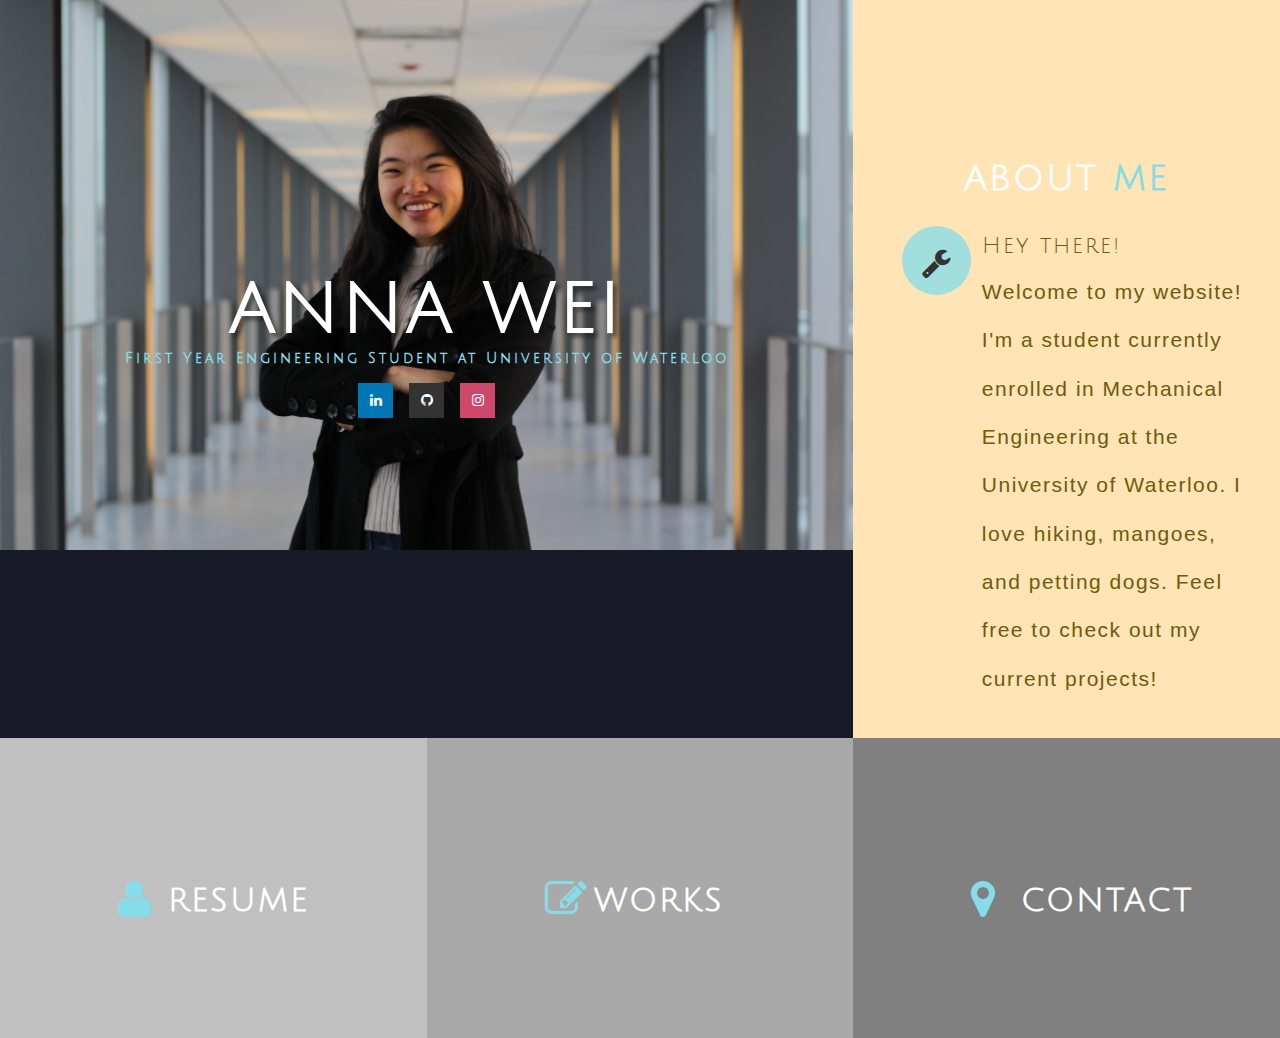
==== index.html @ 662b50cf "bug" ====
<!--
Author: W3layouts
Author URL: http://w3layouts.com
License: Creative Commons Attribution 3.0 Unported
License URL: http://creativecommons.org/licenses/by/3.0/
-->
<!DOCTYPE html>
<html lang="en">

<head>
	<title>Anna Wei</title>
	<link rel="shortcut icon" type="image/x-icon" href="images/webicon.png">
	<meta name="viewport" content="width=device-width, initial-scale=1">
	<meta http-equiv="Content-Type" content="text/html; charset=utf-8" />
	<meta name="keywords" content="Connect CV Responsive web template, Bootstrap Web Templates, Flat Web Templates, Android Compatible web template, 
	SmartPhone Compatible web template, free WebDesigns for Nokia, Samsung, LG, Sony Ericsson, Motorola web design" />
	<script type="application/x-javascript">
		addEventListener("load", function () {
			setTimeout(hideURLbar, 0);
		}, false);

		function hideURLbar() {
			window.scrollTo(0, 1);
		}
	</script>
	<!-- Custom Theme files -->
	<link href="css/bootstrap.css" type="text/css" rel="stylesheet" media="all">
	<link href="css/style.css" type="text/css" rel="stylesheet" media="all">
	<link href="css/font-awesome.css" rel="stylesheet"> <!-- font-awesome icons -->
	<link href="css/popup-box.css" rel="stylesheet" type="text/css" media="all" />

	<!-- //Custom Theme files -->
	<!-- js -->
	<script src="js/jquery-2.2.3.min.js"></script>
	<!-- //js -->
	<!-- web-fonts -->
	<link href="//fonts.googleapis.com/css?family=Montserrat:100,100i,200,200i,300,300i,400,400i,500,500i,600,600i,700,700i,800,800i,900,900i"
	 rel="stylesheet">
	<link href="//fonts.googleapis.com/css?family=Julius+Sans+One&amp;subset=latin-ext" rel="stylesheet">
	<link href='//fonts.googleapis.com/css?family=Roboto:400,100,100italic,300,300italic,400italic,500,500italic,700,700italic,900,900italic'
	 rel='stylesheet' type='text/css'>
	<!-- //web-fonts -->
</head>

<body>

	<div class="w3-banner">

		<div class="w3-banner-grid1">
			<div class="col-md-8 w3-banner-left">
				<div class="w3-banner-left_txt">
					<h3>ANNA WEI</h3>
					<p>First Year Engineering Student at University of Waterloo</p>
				</div>
				<div class="social-wthree-icons bnragile-icons">
					<ul>
						<li><a href="https://www.linkedin.com/in/anna-wei-983039152/" class="fa fa-linkedin icon icon-border linkedin">
							</a></li>
						<li><a href="https://github.com/annawei21" class="fa fa-github icon icon-border github"> </a></li>
						<li><a href="https://www.instagram.com/anna.tywei/" class="fa fa-instagram icon icon-border instagram"> </a></li>
					</ul>
					<div class="clearfix"> </div>
				</div>
			</div>
			<div class="col-md-4 w3-banner-right">
				<div class="w3-heading-all">
					<h3>ABOUT <span>ME</span></h3>
				</div>
				<div class=" w3ls-agile-left">
					<div class="w3ls-agile-left-info">
						<div class="wel-left animated wow fadeInLeft" data-wow-delay=".5s">
							<div class="icon-w3l">
								<a href="https://uwaterloo.ca/engineering/">
									<i class="hovicon effect-2 sub-a"><span class="fa fa-wrench" aria-hidden="true"></span></i></a>
							</div>
							<div class="text-w3l">
								<h4>Hey there!</h4>
								<p style="font-weight:100!important">Welcome to my website! I'm a student currently enrolled in Mechanical Engineering at the University of Waterloo. I love hiking, mangoes, and petting dogs. Feel free to check out my current projects!</p>
							</div>
							<div class="clearfix"> </div>
						</div>
					</div>
				</div>

			</div>
			<div class="clearfix"></div>

		</div>
		<div class="w3-banner-grid2">
			<div class="col-md-4 w3-banner_bottom1">
				<div class="w3-banner_bottom_txt">
					<div class="w3-banner-bot_icon_icon">
						<i class="fa fa-user" aria-hidden="true"></i>
					</div>
					<div class="w3-banner-bot_icon_txt">
						<a href="Anna Wei Site Resume.pdf">RESUME</a>
					</div>
				</div>
				<div cla ss="clearfix"></div>

			</div>
			<div class="col-md-4 w3-banner_bottom2">
				<div class="w3-banner_bottom_txt">
					<div class="w3-banner-bot_icon_icon">
						<i class="fa fa-pencil-square-o" aria-hidden="true"></i>
					</div>
					<div class="w3-banner-bot_icon_txt">
						<a class="book popup-with-zoom-anim button-isi zoomIn animated" data-wow-delay=".5s" href="#small-dialog1">WORKS</a>
					</div>
					<div class="clearfix"></div>
				</div>

			</div>
			<div class="col-md-4 w3-banner_bottom3">
				<div class="w3-banner_bottom_txt">
					<div class="w3-banner-bot_icon_icon">
						<i class="fa fa-map-marker" aria-hidden="true"></i>
					</div>
					<div class="w3-banner-bot_icon_txt">
						<a class="book popup-with-zoom-anim button-isi zoomIn animated" data-wow-delay=".5s" href="#small-dialog2">CONTACT</a>
					</div>
					<div class="clearfix"></div>
				</div>
			</div>
		</div>

	</div>

	<div class="pop-up">
		<div id="small-dialog1" class="mfp-hide book-form">
			<!-- gallery -->
			<div class="gallery" id="gallery">
				<div class="w3_head_pop">
					<h3>MY <span>PROJECTS </span></h3>
				</div>
				<div class="w3layouts_gallery_grids">
					<div class="col-md-3 w3layouts_gallery_grid">
						<img src="images/p1.jpg" alt="gallery">
						<a href="#" data-toggle="modal" data-target="#myModal">Coding</a>

					</div>
					<div class="col-md-3 w3layouts_gallery_grid">
						<img src="images/p2.jpg" alt="gallery">
						<a href="#" data-toggle="modal" data-target="#myModal1">SketchUp</a>

					</div>
				</div>
			</div>
		</div>
		<!-- //gallery -->
		<!-- contact -->
		<div class="pop-up">
			<div id="small-dialog2" class="mfp-hide book-form">
				<div class="contact" id="contact">
					<div class="container">
						<div class="w3_head_pop contact_head">
							<h3>CONTACT</h3>
						</div>
						<form action="https://formspree.io/anna.wei21@gmail.com" method="post" id="contactForm">
							<div class="col-lg-4 col-md-4 col-sm-4 contact-w3-grid" data-aos="zoom-in">
								<div class="control-group form-group">
									<div class="controls">
										<label>Full Name:</label>
										<input name="name" type="text" class="form-control" id="name" required data-validation-required-message="Please enter your name.">
										<p class="help-block"></p>
									</div>
								</div>
							</div>
							<div class="col-lg-4 col-md-4 col-sm-4 contact-w3-grid " data-aos="zoom-in">
								<div class="control-group form-group">
									<div class="controls">
										<label>Email Address:</label>
										<input name="_replyto" type="email" class="form-control" id="email" required data-validation-required-message="Please enter your email address.">
									</div>
								</div>
							</div>
							<div class="clearfix"></div>
							<div class="col-lg-12 contact-w3-grid1" data-aos="zoom-in">
								<div class="control-group form-group">
									<div class="controls">
										<label>Message:</label>
										<textarea name="message" rows="10" cols="100" class="form-control" id="message" required
										 data-validation-required-message="Please enter your message" maxlength="999" style="resize:none"></textarea>
									</div>
								</div>
								<div id="success"></div>
								<!-- For success/fail messages -->
							</div>
							<div class="col-lg-12 contact-w3-grid1" data-aos="zoom-in">
								<button type="submit" class="btn btn-primary">Send Message</button>
							</div>
							<div class="clearfix"></div>
						</form>

					</div>
				</div>

				<!-- footer -->
				<footer>
					<div class="agileinfo-footer">
						<div class="container">
							<div class="navbar-header navbar-left footer-logo">
								<h2><a href="index.html">LET'S <span>TALK!</span></a></h2>
							</div>
							<p class="footer-w3l-te">Let me know if you've got any inquiries.</p>
							<div class="social-wthree-icons bnragile-icons">
								<ul>
									<li><a href="https://www.linkedin.com/in/anna-wei-983039152/" class="fa fa-linkedin icon icon-border linkedin">
										</a></li>
									<li><a href="https://github.com/annawei21" class="fa fa-github icon icon-border github"> </a></li>
									<li><a href="https://plus.google.com/u/0/116280048801759490559" class="fa fa-google-plus icon icon-border googleplus">
										</a></li>
								</ul>
								<div class="clearfix"> </div>
							</div>

							<div class="agileits-footer-top">
								<ul class="w3_address">
									<li><i class="fa fa-map-marker" aria-hidden="true"></i><span>Waterloo, ON</span></li>
									<li><i class="fa fa-envelope-o" aria-hidden="true"></i><span><a href="mailto:info@example.com">anna.wei21@gmail.com</a><br><a
											 href="mailto:info@example.com">atywei@uwaterloo.ca</a></span></li>
									<li><i class="fa fa-comments-o" aria-hidden="true"></i><span><a href="#contact">Contact</a></span></li>
								</ul>
								<div class="clearfix"></div>

							</div>
						</div>
						<div class="agileits-footer-bottom">
							<div class="container">
								<p class="footer-class">&copy; 2018 Connect CV. All Rights Reserved | Design by <a href="http://w3layouts.com/"
									 target="_blank">W3layouts</a> </p>
							</div>
						</div>
					</div>
				</footer>
				<!-- //footer -->

			</div>
		</div>

		<!--popup-js-->
		<!-- modal -->
		<div class="modal about-modal fade" id="myModal" tabindex="-1" role="dialog">
			<div class="modal-dialog" role="document">
				<div class="modal-content">
					<div class="modal-header">
						<button type="button" class="close" data-dismiss="modal" aria-label="Close"><span aria-hidden="true">&times;</span>
						</button>
						<h4 class="modal-title">My<span>projects</span></h4>
					</div>
					<div class="modal-body">
						<div class="agileits-w3layouts-info">
							<img src="images/p1.jpg" alt="" />
							<p>Check out my <a href="https://github.com/annawei21">GitHub</a>!</p>
						</div>
					</div>
				</div>
			</div>
		</div>
		<!-- //modal -->
		<!-- modal -->
		<div class="modal about-modal fade" id="myModal1" tabindex="-1" role="dialog">
			<div class="modal-dialog" role="document">
				<div class="modal-content">
					<div class="modal-header">
						<button type="button" class="close" data-dismiss="modal" aria-label="Close"><span aria-hidden="true">&times;</span></button>
						<h4 class="modal-title">My<span>projects</span></h4>
					</div>
					<div class="modal-body">
						<div class="agileits-w3layouts-info">
							<img src="images/p2 copy.jpg" alt="" />
							<p><a href="https://www.dropbox.com/s/eyqcfpa6ijaohp3/SketchupHouse.skp?dl=0" download>Download </a>my 3D House
								Project Build on SketchUp! </p>
								
							<p>This is the model of a one-storey building I made in 2016. Although many of the furniture components 
								used were from the 3D Warehouse, all of the actual architectural design and building was done from scratch. Feel free to check it out! 
								My favourite parts of the house are the kitchen area, the breakfast nook, and master bedroom washroom. 
								Let me know if you've got any questions about the model and I'll be more than happy to talk about it. </p>
								
							<p>Please note, you'll need to download <a href="https://www.sketchup.com/download/all">Google
								Sketchup</a> in order to open the file.</p>

							<p>Alternatively, you can also view it in the <a href="https://app.sketchup.com/app">online viewer</a> by downloading the file and opening it there. Please note, 
								viewing this file in the online viewer is not recommended as the file is rather large and will take longer to render.</p>
						</div>
					</div>
				</div>
			</div>
		</div>
		<!-- //modal -->
		<script src="js/jquery.magnific-popup.js" type="text/javascript"></script>
		<script>
			$(document).ready(function () {
				$('.popup-with-zoom-anim').magnificPopup({
					type: 'inline',
					fixedContentPos: false,
					fixedBgPos: true,
					overflowY: 'auto',
					closeBtnInside: true,
					preloader: false,
					midClick: true,
					removalDelay: 300,
					mainClass: 'my-mfp-zoom-in'
				});

			});
		</script>
		<!--//popup-js-->
		<!-- gauge-meter -->
		<script src="js/jquery.gauge.js"></script>
		<script>
			$(document).ready(function () {
				$("#gauge1").gauge(30, {
					color: "#fb5710",
					unit: " %",
					type: "halfcircle"
				});
				$("#gauge2").gauge(70, {
					color: "#a821e7",
					unit: " %",
					type: "halfcircle"
				});
				$("#gauge3").gauge(75, {
					color: "#fbb810",
					unit: " %",
					type: "halfcircle"
				});
				$("#gauge4").gauge(90, {
					color: "#21d0e7",
					unit: " %",
					type: "halfcircle"
				});
			});
		</script>
		<!-- //gauge-meter -->



		<!-- Bootstrap core JavaScript
    ================================================== -->
		<!-- Placed at the end of the document so the pages load faster -->
		<script src="js/bootstrap.js"></script>
</body>

</html>
---- css/style.css ----
/*--
Author: W3layouts
Author URL: http://w3layouts.com
License: Creative Commons Attribution 3.0 Unported
License URL: http://creativecommons.org/licenses/by/3.0/
--*/
body{
	margin:0;
	font-family: 'venti', sans-serif; 
	background: #181B27;
	height: 100%;
    width: 100%;  
    overflow-y: scroll;
}  
body a{
	transition: 0.5s all;
	-webkit-transition: 0.5s all;
	-moz-transition: 0.5s all;
	-o-transition: 0.5s all;
	-ms-transition: 0.5s all;
	text-decoration:none;
	outline:none;
}
h1,h2,h3,h4,h5,h6{
	margin:0;
	font-family: 'Julius Sans One', sans-serif;
}
h3{
    padding-top: 10vh;
}
p{
	margin:0;
}
ul,label{
	margin:0;
	padding:0;
}
body a:hover{
	text-decoration:none;
}
body a:focus {
    outline: none;
	text-decoration:none;
}
/*-- banner --*/ 
.w3-banner-left{
    background: url(../images/IMG_0748.jpg)no-repeat 0px 0px;
    -webkit-background-size: cover;
    -moz-background-size: cover;
    -o-background-size: cover;
    -ms-background-size: cover;
    background-size: cover;
    min-height: 550px;
}

	.w3-banner-right{
    background: #FFE4B5;
    -webkit-background-size: cover;
    -moz-background-size: cover;
    -o-background-size: cover;
    -ms-background-size: cover;
    background-size: cover;
    min-height: 550px;
}
.w3-banner-left_txt h3 {
    font-size: 5em;
    color: #fff;
    /* margin: 0 auto; */
    letter-spacing: 3px;
	text-align: center;
	font-family: 'Julius Sans One', sans-serif;
	    text-shadow: 4px 4px 4px rgba(16, 16, 16, 0.57);
		    font-weight: 900;
	}
.w3-banner-left_txt p {
    font-size: 1em;
    color: #87DCE9;
    text-align: center;
    font-weight: 700;
    letter-spacing: 3px;
  font-family: 'Julius Sans One', sans-serif;
}
.w3-banner-left_txt {
    margin: 13em 0 0 0;
}
/*-- //banner-top --*/ 
/*-- //banner-bottom --*/ 

.w3-banner_bottom1{
 background:#C0C0C0;
  
}
.w3-banner_bottom2{
 background:#A9A9A9;
  
}
.w3-banner_bottom3{
 background:#808080;
 
}
.w3-banner_bottom1,.w3-banner_bottom2,.w3-banner_bottom3{
    -webkit-background-size: cover;
    -moz-background-size: cover;
    -o-background-size: cover;
    -ms-background-size: cover;
    background-size: cover;
    min-height: 300px;
}
.w3-banner-bot_icon i {
    font-size: 5em;
}
.w3-banner-bot_icon_icon {
    float: left;
    width: 15%;
}
.w3-banner-bot_icon_txt {
    width: 74%;
    float: right;
}
.w3-banner-bot_icon_txt a{
	font-size: 2.3em;
    color: #fff;
    font-weight: 600;
    letter-spacing: 2px;
	font-family: 'Julius Sans One', sans-serif;
	
}
.w3-banner-bot_icon_icon i {
    font-size: 3em;
    color: #87DCE9;
	
}
.w3-banner_bottom_txt {
    width: 40%;
    margin: 10em auto 0;
}
/*-- /banner-bottom--*/ 
/*-- /about--*/ 
.w3-heading-all h3 {
       font-size: 2.5em;
    color: #fff;
    font-family: 'Julius Sans One', sans-serif;
    font-weight: 800;
    letter-spacing: 2px;
    margin: 2em 0 0 0;
	text-align:center;
}
.w3ls-agile-left-info {
    padding: 1em 0;
}
.w3-heading-all span {
    color: #87DCE9;
}
.w3ls-agile-left-info h4, .social-info h4 {
    font-size: 2em;
    margin: 0;
    color: #6F5B0A;
    letter-spacing: 2px;
}
.w3ls-agile-left-info p {
    color: #6F5B0A;
    font-size: 1.5em;
    line-height: 2.3em;
    letter-spacing: 1.5px;
    margin-top: 10px;
}
h3.w3l_head, h3.agileits-title, h3.agile-title, h3.agile-contact, div#wthreeskills h3, .aitsresumewthree-tag h3, .wthreeskills h3{
    text-align: center;
    color: #000;
    font-size: 3em;
    letter-spacing: 2px;
    text-transform: uppercase;
}
.w3l-grids-about , .services-w3ls-row, .gallery_gds, .contact-agile, .wthreeskills-grids, .bar_group.group_ident-1, .tabs, .load_more.load_more{
    margin-top: 3em;
}
.w3ls-agile-left {
    margin: 0 auto;
    width: 85%;
}
/*-- effect --*/
.hovicon {
    display: inline-block;
    font-size: 2.2em;
    line-height: 71px;
    cursor: pointer;
    margin: 15px 22px;
    width: 65px;
    height: 65px;
    text-align: center;
    position: relative;
    text-decoration: none;
    z-index: 1;
    color: #fff;
	
}
.hovicon:after {
    position: absolute;
    width: 100%;
    height: 100%;
    content:'';
    -webkit-box-sizing: content-box;
    -moz-box-sizing: content-box;
    box-sizing: content-box;
}
.hovicon:before {
    speak: none;
    font-size: 48px;
    line-height: 90px;
    font-style: normal;
    font-weight: normal;
    font-variant: normal;
    text-transform: none;
    display: block;
    -webkit-font-smoothing: antialiased;
}
/* Effect 2 */
 .hovicon.effect-2 {
    color: #333;
	box-shadow:0 0 0 3px 0 0 0 3px #fea;
    -webkit-transition: color 0.3s;
    -moz-transition: color 0.3s;
    transition: color 0.3s;
}
.hovicon.effect-2:after {
    top: -2px;
    left: -2px;
    padding: 2px;
	border-radius: 50%;
    z-index: -1;
    background:#87DCE9c7;
    -webkit-transition: -webkit-transform 0.2s, opacity 0.2s;
    -moz-transition: -moz-transform 0.2s, opacity 0.2s;
    transition: transform 0.2s, opacity 0.2s;
}
/* Effect 2a */
 .hovicon.effect-2.sub-a:hover, .hovicon.effect-2.sub-a:hover i {
    color:#eee;
}
.hovicon.effect-2.sub-a:hover:after {
    -webkit-transform: scale(0.85);
    -moz-transform: scale(0.85);
    -ms-transform: scale(0.85);
    transform: scale(0.85);
}
/*-- //effect --*/

.icon-w3l {
    float: left;
    width: 20%;
}
.text-w3l {
    float:right;
    width:73%;
    padding: 1.5em 0em;
}
.text-w3l p {
    font:weight:100!important;
}
/*-- //About-ends-here --*/
/*-- skills --*/
.skills,.contact,.skills-agileinfo,.gallery{
padding:5em 0;
}
.skills{
	background:#FFF4C7;
    background-size: cover;
    -webkit-background-size: cover;
    -moz-background-size: cover;
    -o-background-size: cover;
    -ms-background-size: cover;
    background-attachment: fixed;
}
.w3_agile_head p:before,.w3_agile_head p:after,.w3_agile_head p span:before,.w3_agile_head p span:after{
    background: #fff;
}
.w3_agile_head h5 span{
	color:#fff;
}
.skills p{
	color:#fff;
}
.w3layouts_skills_grids{
	margin:3em 0 0;
}
.w3ls_about_guage {
    text-align: center;
}
.w3ls_about_guage h4 {
    font-size: 1.3em;
    color: #fff;
    margin-top: 30px;
}
.w3_head_pop h3 {
    color: #000000;
    font-size: 3em;
    text-transform: uppercase;
    line-height: 1.5em;
    margin-bottom: 20px;
    font-weight: 600;
    letter-spacing: 2px;
	text-align: center;
}
.w3_head_pop h3 span {
    color: #87DCE9;
}
.w3_head_pop.skills_span span {
    color: #fff;
}
h3.skills_w3 {
    color: #0cbb67;
}
/*-- //skills --*/
/*-- /extra skills --*/
h3.agile_tittle.two {
    color: #252525;
}
.wthree_skills {
    margin-top: 4em;
}

.bargrids-left {
    margin-right: 40px;
}

.bar-grids h4 {
    font-size: 1.6em;
    color: #ffffff;
    letter-spacing: 1px;
    margin-bottom: 1.4em;
    /* border-bottom: 1px dashed #ffffff; */
    padding-bottom: 0em;
    font-weight: 600;
}

.bar-grids h4 span.glyphicon {
    margin-right: 0.8em;
    color: #ecb731;
}

.progress {
    height: 35px;
    margin-bottom: 2.2em;
    background-color: #dadde0;
    -webkit-border-radius: 0;
    -moz-border-radius: 0;
    -o-border-radius: 0;
    -ms-border-radius: 0;
    border-radius: 0;
}

.prgs-w3agile-last {
    margin-bottom: 0!important;
}

.progress-bar {
    background-color: #0c0c0c;
}

.bar-grids h6 {
    font-size: 1.2em;
    color: #87DCE9;
    margin-bottom: 0.6em;
    text-transform: capitalize;
    font-weight: 600;
    letter-spacing: 2px;
}

.bar-grids h6 span {
    float: right;
    font-size: 1em;
}

.progress-striped .progress-bar,
.progress-bar-striped {
    background-image: none!important;
}


/*-- /extra skills --*/
/*-- gallery --*/
.w3layouts_gallery_grid {
    padding: 0;
}
.w3layouts_gallery_grid img {
    width: 100%;
}
.w3layouts_gallery_grid a {
    position: absolute;
    color: #fff;
    z-index: 999;
    bottom: 3.5em;
    font-size: 1.5em;
    padding: 0.3em;
    text-transform: uppercase;
    left: 5.8em;
    background: #000000d6;
    }
	

/*-- //gallery --*/
/*-- /contact --*/
.contact h3.heading{
	color:#fff;
}
.contact label {
    font-size: 16px;
    font-weight: normal;
    color: #6F5B0A;
    text-transform: uppercase;
    padding-bottom: 10px;
}
.contact input#name, .contact input#phone, .contact input#email {
    height: 50px;
}
.contact input#name, .contact input#phone, .contact input#email, .contact textarea#message {
    font-size: 17px;
    font-weight: normal;
    color: #fff;
    width: 100%;
    background-color: rgba(0, 0, 0, 0.3);
    border: 1px solid rgba(255, 255, 255, 0.43);
    outline: none;
    margin-bottom: 30px;
}
.form-control ,.btn{
	border-radius:0;
}
.contact input#name, .contact input#phone,.contact input#email,.contact textarea#message {
    font-size: 17px;
    font-weight: normal;
    color: #fff;
    width: 100%;
    background-color: rgba(0, 0, 0, 0.3);
    border: 1px solid rgba(255, 255, 255, 0.43);
    outline: none;
    margin-bottom: 20px;
}
.contact button.btn.btn-primary {
    width: 24%;
    margin: 0 auto;
    height: 50px;
    font-size: 18px;
    letter-spacing: 1px;
    text-align: center;
    font-weight: normal;
    color: #fff;
    display: block;
background-color: #87DCE9cc;
    border-color: #87DCE9cc;
    outline: none;
    transition: all 0.5s ease-in-out;
    -webkit-transition: all 0.5s ease-in-out;
    -moz-transition: all 0.5s ease-in-out;
    -o-transition: all 0.5s ease-in-out;
    -ms-transition: all 0.5s ease-in-out;
    font-family: 'Julius Sans One', sans-serif;
}
.contact button.btn.btn-primary:hover{
    background-color: #000;
    border-color: #000;
}
.contact {
    background: #FFF4C7;
	background-size:cover;
	background-attachment:fixed;
}
.contact_head h3 {
    color: #6F5B0A;
}
/*-- //contact --*/
/*--footer--*/
.footer h4 {
    margin-bottom: 15px;
    font-size: 23px;
    color: #fff;
}
.phone h4 {
    color: #fff;
}
.ftr-grid.ftr-mid ul li {
    display: inline;
}
.ftr-grid.ftr-mid ul li a {
   padding:10px;
}
.ftr-grid {
    padding: 28px 0px;
    background: #146eb4;
	padding-left:200px;
}
.ftr-mid {
    padding: 28px 100px;
    background: #ff4f81;;
}
.ftr-rit {
    padding: 28px 50px;
	padding-right:200px;
}
.footer {
    background: #000;
}
.address i.fa {
    font-size: 25px;
    color: #fff;
}
.address p {
    color: #d4d4d4;
    line-height: 28px;
    letter-spacing: 0px;
    font-size: 14px;
}
.address p a {
    color: #d4d4d4;
}
.phone p {
    color: #fff;
    line-height: 28px;
    letter-spacing: 0px;
    font-size: 14px;
}
.navbar-header.navbar-left.footer-logo h2 a {
    color: #87DCE9;
    letter-spacing: 1px;
    font-weight: 500;
    font-family: 'Julius Sans One', sans-serif;
}
.navbar-header.navbar-left.footer-logo h2 {
    font-size: 3em;
}
/*--//footer--*/

/*map */
iframe {
    width: 100%;
    height: 400px;
    border: none;
}
.map{
    height: 400px;
}

/* //map */
/*-- Footer --*/
.agileits-footer-top {
	padding:3em 0;
}
.w3ls-address-grid i{
	color: #87DCE9;
    font-size: 20px;
    float: left;
    margin: 0 4% 0 0;
    display: inline-block;
    line-height: 45px;
}
.w3-address1{
	float: left;
	margin-top: 0.7em;
}
.w3-address1 p {
    font-size: 1.2em;
    color: #fff;
    line-height: 1.5;
}
.w3-address1 p a{
	text-decoration:none;
	color: #fff;
}
.w3-address1 p a:hover{
	text-decoration:underline;
}
.agileinfo-footer{
	background:#171717;
	padding: 2em 0;
}
.agileits-footer-bottom {
    border-top: 1px double #353b44;
    padding: 2em 0;
}
.footer-class {
   float: none;
    color: #fff;
    letter-spacing: 2px;
    text-align: center;
}
.footer-class a{
    color: #87DCE9;
	text-decoration:none;
}
.footer-class a:hover {
	color:#fff;
	text-decoration:underline;
}
.ftr-menu{
	float:right;
}
.ftr-menu ul li{
	display:inline-block;
}
.ftr-menu ul li a {
    font-size: 1.1em;
    color: #fff;
    margin: 0 16px;
    letter-spacing: 2px;
	transition: 0.5s all;
    -webkit-transition: 0.5s all;
    -moz-transition: 0.5s all;
    -o-transition: 0.5s all;
    -ms-transition: 0.5s all;
    display: block;
    text-decoration: none;
}
.ftr-menu ul li a:hover{
	color:#f82318;
}
.navbar-header.navbar-left.footer-logo {
    float: none !important;
    text-align: center;
}
.navbar-header.navbar-left.footer-logo h2 a span {
    width: 16%;
    margin: 0 auto;
}
p.footer-w3l-te{
    color: #fff;
    font-size: 1.3em;
    text-align: center;
    width: 80%;
    margin:.5em auto 2em;
	font-family: 'Julius Sans One', sans-serif;
}
ul.w3_address li {
    display: block;
    color: #ffffff;
    letter-spacing: .5px;
    font-size: 14px;
    margin-bottom: 31px;
    list-style: none;
    width: 25%;
    float: left;
	font-weight: 500;
    font-family: 'Julius Sans One', sans-serif;
}
ul.w3_address li span {
    margin-top: 10px;
    display: inline-block;
    float: left;
    width: 70%;
	line-height: 28px;
}
ul.w3_address li span a {
	text-decoration:none;
	color:#fff;
	font-weight: 500;
}
ul.w3_address li span a:hover{
	text-decoration:none;
	color:#87DCE9;
}
ul.w3_address li i {
    font-size: 1.8em;
    color: #87DCE9;
    text-align: center;
    display: inline-block;
    width: 75px;
    height: 75px;
    float: left;
    padding-top: 23px;
    margin-right: 10px;
}
ul.w3_address li:nth-child(4) span {
	margin-top: 22px;
    padding-left: 5px;
}
ul.banner-menu-w3layouts {
    float: left;
    margin-top: 6px;
}
ul.banner-menu-w3layouts li {
    list-style: none;
    display: inline-block;
    padding-right: 33px;
    float: left;
}
ul.banner-menu-w3layouts li a {
    color: #000;
    letter-spacing: 1.5px;
    font-size: 14px;
    font-weight: 600;
}
ul.banner-menu-w3layouts li a:hover {
    color: #fff;
}
/*-- social-wthree-icons --*/  
.social-wthree-icons.bnragile-icons {
	text-align: center;
    margin: 1em 0 0 0;
}
.social-wthree-icons.bnragile-icons ul li {
    display: inline-block;
}
.social-wthree-icons ul li { 
    text-align: center; 
}
.social-wthree-icons ul li a.fa {
    font-size: 1em;
    color: #fff;
    line-height: 2.5em;
    display: inline-block;
    -webkit-transition: .5s all;
    -moz-transition: .5s all;
    -o-transition: .5s all;
    -ms-transition: .5s all;
    transition: .5s all;
}
.icon-border {
	position: relative;
}
.icon {
    vertical-align: top;
    overflow: hidden;
    margin:0 6px;
    width: 35px;
    height: 35px;
}
.icon-border::before,
.icon-border::after {
	display: block;
	position: absolute;
	top: 0;
	left: 0;
	width: 100%;
	height: 100%;
	content: "";
} 
.icon-border::before {
	z-index: 1;
	-webkit-transition: box-shadow 0.3s;
	-moz-transition: box-shadow 0.3s;
	-o-transition: box-shadow 0.3s;
	-ms-transition: box-shadow 0.3s;
    transition: box-shadow 0.3s;      
}  
.social-wthree-icons ul li a.fa.linkedin:hover{
	color:#0077B5;   
} 
.social-wthree-icons ul li a.fa.twitter:hover{
	color:#4099ff;   
} 
.social-wthree-icons ul li a.fa.instagram:hover{
    color:#FFFFFF;
    ;   
} 
.social-wthree-icons ul li a.fa.dribbble:hover{
	color:#ec4a89;   
} 
/* linkedin */
.icon-border.linkedin::before {
	-webkit-box-shadow: inset 0 0 0 48px #0077B5; 
	-moz-box-shadow: inset 0 0 0 48px #0077B5; 
	-o-box-shadow: inset 0 0 0 48px #0077B5; 
	-ms-box-shadow: inset 0 0 0 48px #0077B5; 
	box-shadow: inset 0 0 0 48px #0077B5;  
} 
.icon-border.linkedin:hover::before {
	-webkit-box-shadow: inset 0 0 0 2px #0077B5; 
	-moz-box-shadow: inset 0 0 0 2px #0077B5; 
	-o-box-shadow: inset 0 0 0 2px #0077B5; 
	-ms-box-shadow: inset 0 0 0 2px #0077B5; 
	box-shadow: inset 0 0 0 2px #0077B5; 
}  
/* github */
.icon-border.github::before {
	-webkit-box-shadow: inset 0 0 0 48px #333;
	-moz-box-shadow: inset 0 0 0 48px #333;
	-o-box-shadow: inset 0 0 0 48px #333;
	-ms-box-shadow: inset 0 0 0 48px #333;
	box-shadow: inset 0 0 0 48px #333;
} 
.icon-border.github:hover::before {
	-webkit-box-shadow: inset 0 0 0 2px #333;
	-moz-box-shadow: inset 0 0 0 2px #333;
	-o-box-shadow: inset 0 0 0 2px #333;
	-ms-box-shadow: inset 0 0 0 2px #333;
	box-shadow: inset 0 0 0 2px #333;
} 
/* instagram */
.icon-border.instagram::before {
	-webkit-box-shadow: inset 0 0 0 48px #cd486b;
	-moz-box-shadow: inset 0 0 0 48px #cd486b;
	-o-box-shadow: inset 0 0 0 48px #cd486b;
	-ms-box-shadow: inset 0 0 0 48px #cd486b;
	box-shadow: inset 0 0 0 48px #cd486b;
} 
.icon-border.instagram:hover::before {
	-webkit-box-shadow: inset 0 0 0 2px #cd486b;
	-moz-box-shadow: inset 0 0 0 2px #cd486b;
	-o-box-shadow: inset 0 0 0 #cd486b;
	-ms-box-shadow: inset 0 0 0 2px #cd486b;
	box-shadow: inset 0 0 0 2px #cd486b;
} 
/* dribbble */
.icon-border.dribbble::before {
	-webkit-box-shadow: inset 0 0 0 48px #ec4a89;
	-moz-box-shadow: inset 0 0 0 48px #ec4a89;
	-o-box-shadow: inset 0 0 0 48px #ec4a89;
	-ms-box-shadow: inset 0 0 0 48px #ec4a89;
	box-shadow: inset 0 0 0 48px #ec4a89;
} 
.icon-border.dribbble:hover::before {
	-webkit-box-shadow: inset 0 0 0 2px #ec4a89;
	-moz-box-shadow: inset 0 0 0 2px #ec4a89;
	-o-box-shadow: inset 0 0 0 2px #ec4a89;
	-ms-box-shadow: inset 0 0 0 2px #ec4a89;
	box-shadow: inset 0 0 0 2px #ec4a89;
}  
/*-- //social-wthree-icons --*/ 
/*-- model --*/
.agileits-w3layouts-info img{
	width:100%;
}
.modal-header h4 {
    font-size: 2em;
    color: #212121;
    text-decoration: none;
    letter-spacing: 2px;
    font-family: 'Julius Sans One', sans-serif;
    padding: 0;
    font-weight: 800;
	text-transform:uppercase;
	text-align: center;
}
.modal-header h4 span{
   text-transform: uppercase;
    /* font-weight: 300; */
    color: #87DCE9;
    letter-spacing: 1px;
}
.modal-body p{
    margin: 1em 0 0 0;
    font-size: .875em;
    color: #999999;
    line-height: 1.8em;
}
/*-- //model --*/
/*-- //footer --*/
/*-- /responsive design --*/
@media(max-width:1440px){
.w3ls-agile-left {
    width: 93%;
}
.w3layouts_gallery_grid a {
    left: 4.7em;
}
}
@media(max-width:1366px){
.w3ls-agile-left-info h4, .social-info h4 {
    font-size: 1.7em;
}
#small-dialog, #small-dialog2, #small-dialog1 {
    max-width: 88vw;
}
.w3layouts_gallery_grid a {
    position: absolute;
    color: #fff;
    z-index: 999;
    bottom: 3.5em;
    font-size: 1.5em;
    padding: 0.3em;
    text-transform: uppercase;
    left: 4.5em;
    background: #000000d6;
}
}
@media(max-width:1280px){
.w3ls-agile-left-info h4, .social-info h4 {
    font-size: 1.6em;
}
.w3-banner_bottom_txt {
    width: 48%;
    margin: 10em auto 0;
}
#small-dialog, #small-dialog2, #small-dialog1 {
    max-width: 82em;
}
.w3layouts_gallery_grid a {
    bottom: 3em;
    left: 4em;
}
.contact-w3-grid {
    width: 30%;
}
.contact-w3-grid1 {
    width: 90%;
}
p.footer-w3l-te {
    color: #fff;
    font-size: 1.3em;
    text-align: center;
    width: 65%;
}
}
@media(max-width:1080px){
.w3-banner-left {
    width: 100%;
}
.col-md-4.w3-banner-right {
    width: 100%;
}
.w3ls-agile-left {
    width: 41%;
}
.w3-banner_bottom_txt {
    width: 68%;
    margin: 10em auto 0;
}
.w3layouts_gallery_grid img {
    width: 100%;
	float:none;
    margin-bottom: 2em;
}
.w3layouts_gallery_grid a {
    bottom: 3em;
    left: 2.5em;
}
.contact-w3-grid {
    width: 29%;
}
.contact-w3-grid1 {
    width: 87%;
}
.contact-w3-grid {
    width: 30.8%;
}
.contact-w3-grid1 {
    width: 92.5%;
}
p.footer-w3l-te {
    font-size: 1.2em;
    text-align: center;
    width: 83%;
}
.agileits-footer-top {
    padding: 2em 0;
}
ul.w3_address li i {
    width: 34px;
    height: 63px;
}
}
@media(max-width:1024px){
.w3_head_pop h3 {
    font-size: 2.5em;
}
}
@media(max-width:991px){
.w3-banner-left_txt {
    margin: 0;
    padding: 13em 0 0 0;
}
ul.w3_address li span {
    margin-top: 10px;
    float: left;
    width: 90%;
}
.w3-heading-all h3 {
    margin: 0;
   padding:2em 0 0 0;
}
.w3-banner_bottom3,.w3-banner_bottom1,.w3-banner_bottom2{
    width: 33.33%;
    float: left;
}
}

@media(max-width:991px){
.w3ls_about_guage {
    width: 24.5%;
    float: left;
}
.w3layouts_gallery_grid {
    width: 50%;
    float: left;
}
.w3layouts_gallery_grid a {
    bottom: 6em;
    left: 7em;
}
}
@media(max-width:800px){
.w3ls-agile-left {
    width: 54%;
}
.w3-banner-bot_icon_txt a {
    font-size: 2em;
    }
	.w3-banner_bottom_txt {
    width: 78%;
   }
   .w3ls_about_guage {
    width: 50%;
    float: left;
    margin-bottom: 1em;
}
.w3layouts_gallery_grid {
    width: 50%;
    float: left;
    margin: 1em 0;
}
.w3layouts_gallery_grid a {
    left: 4.5em;
}
.w3layouts_gallery_grid a {
    bottom: 5em;
}
.contact-w3-grid {
    width: 50%;
    float: none;
}
.contact-w3-grid1 {
    width: 83.5%;
}
.contact button.btn.btn-primary {
    width: 32%;
}
}
@media(max-width:768px){
.w3-banner-left {
    min-height: 488px;
}
p.footer-w3l-te {
    font-size: 1em;
    text-align: center;
    width: 55%;
}
}
@media(max-width:736px){
ul.w3_address li {
    width:30%;
}
.agileits-footer-top {
    padding: 2em 0;
    width: 40%;
    margin: 0 auto;
}
ul.w3_address li {
    width: 79%;
    float: none;
}
ul.w3_address li span {
    margin-top: 0px;
    float: left;
    width: 90%;
}
.agileits-footer-top {
    padding: 0em 0;
    width: 40%;
    margin: 0 auto;
}
ul.w3_address li:nth-child(4) span {
    margin-top: 0;
}
}
@media(max-width:667px){
.w3ls-agile-left {
    width: 62%;
}
.w3-banner_bottom3, .w3-banner_bottom1, .w3-banner_bottom2 {
    width: 100%;
    float: none;
}
.w3-banner_bottom_txt {
    width: 36%;
    margin: 0em auto;
}
.w3-banner-left_txt h3 {
    font-size: 4em;
}
.w3-banner_bottom_txt {
    width: 36%;
    margin: 0em auto;
    padding: 9em 0 0 0;
}
.w3ls-agile-left {
    width: 74%;
}
.w3-banner-left_txt h3 {
    font-size: 3em;
}
.w3layouts_gallery_grid a {
    bottom: 4em;
    left: 3.2em;
}
.skills, .contact, .skills-agileinfo, .gallery {
    padding: 2em 0;
}
.contact button.btn.btn-primary {
    width: 45%;
}
.contact-w3-grid {
    width: 82.5%;
    float: none;
}
.contact-w3-grid {
    width: 100%;
    float: none;
}
.contact-w3-grid1 {
    width: 100%;
}
}
@media(max-width:640px){
.w3layouts_gallery_grid a {
    bottom: 3.2em;
    left: 2.5em;
}
.contact button.btn.btn-primary {
    width: 51%;
}
.agileits-footer-bottom {
    padding: 2em 0 0 0;
}
.navbar-header.navbar-left.footer-logo h2 {
    font-size: 2em;
}
}
@media(max-width:600px){
.w3ls_about_guage {
    width: 47%;
    float: left;
}
p.footer-w3l-te {
    margin: .5em auto 0em;
}

}
@media(max-width:568px){
.w3ls_about_guage {
    width: 45%;
    float: left;
}
.w3_head_pop h3 {
    font-size: 2em;
}
.w3-heading-all h3 {
    font-size: 2em;
}
}
@media(max-width:480px){
.w3-banner-left_txt p {
    font-size: 1.2em;
}
.w3ls-agile-left {
    width: 87%;
}
.w3-banner_bottom_txt {
    width: 45%;
}
.w3_head_pop h3 {
    font-size: 2em;
}
.w3ls_about_guage {
    width: 100%;
    float: none;
}
.w3layouts_gallery_grid {
    width: 100%;
    float: none;
}
.w3layouts_gallery_grid a {
    bottom: 6em;
    left: 6em;
}
p.footer-w3l-te {
    width: 88%;
}
}
@media(max-width:414px){
.w3ls-agile-left {
    width: 100%;
}
.w3-banner_bottom_txt {
    width: 53%;
}
.w3layouts_gallery_grid a {
    bottom: 5em;
    left: 5em;
}
.agileits-footer-top {
    width: 65%;
    margin: 0 auto;
}
}
@media(max-width:384px){
.w3-banner-left_txt h3 {
    font-size: 2.5em;
}
.w3-banner-left_txt p {
    font-size: 1em;
}
.w3ls-agile-left-info h4, .social-info h4 {
    font-size: 1.4em;
}
.hovicon {
    font-size: 2em;
    line-height: 54px;
    width: 50px;
    height: 50px;
}
.w3-banner-bot_icon_icon i {
    font-size: 2.5em;
    color: #87DCE9;
}
.w3layouts_gallery_grid a {
    bottom: 5em;
    left: 4em;
}
.contact button.btn.btn-primary {
    width: 70%;
}
.agileits-footer-top {
    width: 76%;
    margin: 0 auto;
}
}
@media(max-width:375px){
.w3layouts_gallery_grid a {
    bottom: 4.5em;
    left: 4em;
}
.w3layouts_gallery_grid a {
    font-size: 1.2em;
}
.w3layouts_gallery_grid a {
    bottom: 5em;
    left: 6em;
}
.contact label {
    font-size: 12px;
}
}
@media(max-width:320px){
.w3-banner-left {
    background: url(../images/r2.jpg)no-repeat -74px 0px;
    -webkit-background-size: cover;
    -moz-background-size: cover;
    -o-background-size: cover;
    -ms-background-size: cover;
    background-size: cover;
}
.w3ls-agile-left-info h4, .social-info h4 {
    font-size: 1.3em;
    letter-spacing: 0.8px;
}
.hovicon {
    margin: 15px 15px;
}
.w3_head_pop h3 {
    font-size: 2em;
    letter-spacing: 1px;
}
.w3layouts_gallery_grid a {
    bottom: 3.5em;
    left: 3em;
}
.w3layouts_gallery_grid a {
    bottom: 4.5em;
    left: 4em;
}
.contact button.btn.btn-primary {
    width: 89%;
}
.footer-class {
    letter-spacing: 0.5px;
}
.w3-banner_bottom_txt {
    width: 63%;
}
.agileits-footer-top {
    width: 84%;
}
}

/*-- /responsive design --*/
---- css/popup-box.css ----
/* Styles for dialog window */
#small-dialog,#small-dialog2,#small-dialog1{
	background: #ffffff;
	text-align: left;
	max-width: 104em;
	margin: 40px auto;
	position: relative; 
}
#small-dialog-it,#small-dialog-in,#small-dialog-fr,#small-dialog-sh,#small-dialog-sf,#small-dialog-su,#small-dialog-me,#small-dialog-ch,#small-dialog-pi,#small-dialog-am {
	background: white;
	padding:0px;
	text-align: left;
	max-width: 450px;
	margin: 40px auto;
	position: relative;
	text-align:center;
}
a.play-icon.popup-with-zoom-anim img:hover {
	opacity: 0.5;
	transition:0.5s all;
	-webkit-transition:0.5s all;
	-o-transition:0.5s all;
	-moz-transition:0.5s all;
	-ms-transition:0.5s all;
}
.portfolio-items{
	text-align:center;
	margin:0 auto;
}
.portfolio-items img{
	width:100%;
}
.portfolio-items h4{
	margin:1em 0;
	font-size:25px;
	color:#a63d56;
}
.portfolio-items p{
	text-align:justify;
}
/**

/**
 * Fade-zoom animation for first dialog
 */

/* start state */
.my-mfp-zoom-in #small-dialog {
opacity: 0;
-webkit-transition: all 0.2s ease-in-out;
-moz-transition: all 0.2s ease-in-out;
-o-transition: all 0.2s ease-in-out;
transition: all 0.2s ease-in-out;
-webkit-transform: scale(0.8);
-moz-transform: scale(0.8);
-ms-transform: scale(0.8);
-o-transform: scale(0.8);
transform: scale(0.8);
}
/* animate in */
.my-mfp-zoom-in.mfp-ready #small-dialog {
opacity: 1;
-webkit-transform: scale(1);
-moz-transform: scale(1);
-ms-transform: scale(1);
-o-transform: scale(1);
transform: scale(1);
padding:2em;
}
/* animate out */
.my-mfp-zoom-in.mfp-removing #small-dialog {
-webkit-transform: scale(0.8);
-moz-transform: scale(0.8);
-ms-transform: scale(0.8);
-o-transform: scale(0.8);
transform: scale(0.8);
opacity: 0;
}
.my-mfp-zoom-in #small-dialog {
opacity: 0;
-webkit-transition: all 0.2s ease-in-out;
-moz-transition: all 0.2s ease-in-out;
-o-transition: all 0.2s ease-in-out;
transition: all 0.2s ease-in-out;
-webkit-transform: scale(0.8);
-moz-transform: scale(0.8);
-ms-transform: scale(0.8);
-o-transform: scale(0.8);
transform: scale(0.8);
}
/* animate in */
.my-mfp-zoom-in.mfp-ready #small-dialog1 {
opacity: 1;
-webkit-transform: scale(1);
-moz-transform: scale(1);
-ms-transform: scale(1);
-o-transform: scale(1);
transform: scale(1);
padding:2em;
}
/* animate out */
.my-mfp-zoom-in.mfp-removing #small-dialog1 {
-webkit-transform: scale(0.8);
-moz-transform: scale(0.8);
-ms-transform: scale(0.8);
-o-transform: scale(0.8);
transform: scale(0.8);
opacity: 0;
}
.my-mfp-zoom-in #small-dialog2 {
opacity: 0;
-webkit-transition: all 0.2s ease-in-out;
-moz-transition: all 0.2s ease-in-out;
-o-transition: all 0.2s ease-in-out;
transition: all 0.2s ease-in-out;
-webkit-transform: scale(0.8);
-moz-transform: scale(0.8);
-ms-transform: scale(0.8);
-o-transform: scale(0.8);
transform: scale(0.8);
}
/* animate in */
.my-mfp-zoom-in.mfp-ready #small-dialog2 {
opacity: 1;
-webkit-transform: scale(1);
-moz-transform: scale(1);
-ms-transform: scale(1);
-o-transform: scale(1);
transform: scale(1);
padding:50px;
}
/* animate out */
.my-mfp-zoom-in.mfp-removing #small-dialog2 {
-webkit-transform: scale(0.8);
-moz-transform: scale(0.8);
-ms-transform: scale(0.8);
-o-transform: scale(0.8);
transform: scale(0.8);
opacity: 0;
}
/* Dark overlay, start state */
.my-mfp-zoom-in.mfp-bg {
opacity: 0;
-webkit-transition: opacity 0.3s ease-out;
-moz-transition: opacity 0.3s ease-out;
-o-transition: opacity 0.3s ease-out;
transition: opacity 0.3s ease-out;
}
/* animate in */
.my-mfp-zoom-in.mfp-ready.mfp-bg {
opacity: 0.8;
}
/* animate out */
.my-mfp-zoom-in.mfp-removing.mfp-bg {
opacity: 0;
}
/**
/* Magnific Popup CSS */
.mfp-bg {
  top: 0;
  left: 0;
  width: 100%;
  height: 100%;
  z-index: 1042;
  overflow: hidden;
  position: fixed;
  background: #0b0b0b;
  opacity: 0.8;
  filter: alpha(opacity=80); }

.mfp-wrap {
  top: 0;
  left: 0;
  width: 100%;
  height: 100%;
  z-index: 1043;
  position: fixed;
  outline: none !important;
  -webkit-backface-visibility: hidden; }

.mfp-container {
  text-align: center;
  position: absolute;
  width: 100%;
  height: 100%;
  left: 0;
  top: 0;
  padding: 0 8px;
  -webkit-box-sizing: border-box;
  -moz-box-sizing: border-box;
  box-sizing: border-box; }

.mfp-container:before {
  content: '';
  display: inline-block;
  height: 100%;
  vertical-align: middle; }

.mfp-align-top .mfp-container:before {
  display: none; }

.mfp-content {
  position: relative;
  display: inline-block;
  vertical-align: middle;
  margin: 0 auto;
  text-align: left;
  z-index: 1045; }

.mfp-inline-holder .mfp-content,
.mfp-ajax-holder .mfp-content {
  width: 92vw;
  cursor: auto; }

.mfp-ajax-cur {
  cursor: progress; }

.mfp-zoom-out-cur,
.mfp-zoom-out-cur .mfp-image-holder .mfp-close {
  cursor: -moz-zoom-out;
  cursor: -webkit-zoom-out;
  cursor: zoom-out; }
.mfp-zoom {
  cursor: pointer;
  cursor: -webkit-zoom-in;
  cursor: -moz-zoom-in;
  cursor: zoom-in; }

.mfp-auto-cursor .mfp-content {
  cursor: auto; }

.mfp-close,
.mfp-arrow,
.mfp-preloader,
.mfp-counter {
  -webkit-user-select: none;
  -moz-user-select: none;
  user-select: none; }

.mfp-loading.mfp-figure {
  display: none; }

.mfp-hide {
  display: none !important; }
.mfp-content iframe{
	width:100%;
	min-height:200px;
}
.mfp-preloader {
  color: #cccccc;
  position: absolute;
  top: 50%;
  width: auto;
  text-align: center;
  margin-top: -0.8em;
  left: 8px;
  right: 8px;
  z-index: 1044; }

.mfp-preloader a {
  color: #cccccc; }

.mfp-preloader a:hover {
  color: white; }

.mfp-s-ready .mfp-preloader {
  display: none; }

.mfp-s-error .mfp-content {
  display: none; }

button.mfp-close,
button.mfp-arrow {
  overflow: visible;
  cursor: pointer;
  border: 0;
   background:#FFF;
  -webkit-appearance: none;
  display: block;
  padding: 0;
  z-index: 1046; }
button::-moz-focus-inner {
  padding: 0;
  border: 0; }

.mfp-close {
	width: 23px;
    height: 30px;
    line-height: 25px;
    position: absolute;
    left: -40px;
    top: -30px;
    text-decoration: none;
    text-align: center;
    padding: 0 0 18px 10px;
    color: white !important;
    font-style: normal;
    font-size: 45px;
    outline: none; 
 }
  .mfp-close:hover, .mfp-close:focus {
    opacity: 1; }

.mfp-close-btn-in .mfp-close {
  color: #333333; 
  background: none;
  }

.mfp-image-holder .mfp-close,
.mfp-iframe-holder .mfp-close {
  color: white;
  right: -6px;
  text-align: right;
  padding-right: 6px;
  width: 100%; 
}
.login h3,.signup h3{
	margin:1em 0;
	color: #a63d56;
}
.login input[type="text"],.login input[type="password"]{
	width:90%;
	padding:5px;
	margin:3px 0;x
	border: 1px solid #a63d56;
	outline: none !important;
}
.signup input[type="text"]{
	width: 44.5%;
	padding: 5px;
	margin: 10px 0;
	outline: none;
	background: #EBEBEB;
	border: solid 1px #222;
}
.signup input.email[type="text"],.signup input[type="password"]{
	width: 90%;
	padding: 5px;
	margin: 10px 0;
	outline: none;
	background: #EBEBEB;
	border: solid 1px #222;
}
.login input[type="submit"],.signup input[type="submit"]{
	background: #347083;
	border: 0px;
	padding: 5px 10px;
	margin: 10px 10px;
	outline: none;
	font-size: 18px;
	color: #fff;
	text-transform: uppercase;
	width: 17%;	
	-webkit-appearance: none;
}
.login input[type="submit"]:hover,.signup input[type="submit"]:hover{
	background:#163035;
	-webkit-transition: all 0.5s ease-in-out;
	-moz-transition: all 0.5s ease-in-out;
	-o-transition: all 0.5s ease-in-out;
	transition: all 0.5s ease-in-out;
}
@media all and (max-width:1440px){
#small-dialog, #small-dialog2, #small-dialog1 {
    max-width: 93em;
    margin: 40px auto;
}
}
@media all and (max-width:1366px){
#small-dialog, #small-dialog2, #small-dialog1 {
    max-width: 88em;
    margin: 40px auto;
}
}
@media all and (max-width:1280px){
#small-dialog, #small-dialog2, #small-dialog1 {
    max-width: 83em;
}
}
@media all and (max-width:1080px){
#small-dialog, #small-dialog2, #small-dialog1 {
    max-width: 67em;
}
.my-mfp-zoom-in.mfp-ready #small-dialog2 {
    padding: 20px;
}
}
@media all and (max-width:1024px){
#small-dialog, #small-dialog2, #small-dialog1 {
    max-width: 66em;
}
}
@media all and (max-width:991px){
#small-dialog, #small-dialog2, #small-dialog1 {
    max-width: 61em;
}
}

@media all and (max-width:800px){
	#small-dialog, #small-dialog2, #small-dialog1 {
    max-width: 49em;
}
.mfp-close {
    left: 9px;
    top: -32px;
}
#small-dialog, #small-dialog2, #small-dialog1 {
    max-width: 55em;
}
}
@media all and (max-width:736px){
#small-dialog, #small-dialog2, #small-dialog1 {
    max-width: 45em;
}
}
@media all and (max-width:667px){
#small-dialog, #small-dialog2, #small-dialog1 {
    max-width: 40em;
}
}
@media all and (max-width:640px){
	#small-dialog, #small-dialog2,#small-dialog1 { 
		max-width: 37em; 
	}
}
@media all and (max-width:640px){
	#small-dialog, #small-dialog2,#small-dialog1 { 
		max-width: 35em; 
	}
}
@media all and (max-width:568px){
	#small-dialog, #small-dialog2,#small-dialog1 { 
		max-width: 33em; 
	}
}
@media all and (max-width:480px){
	.comments-area textarea{
		height:100px;
	}
	.login input[type="submit"], .signup input[type="submit"] {
		font-size: 14px;
		width: 20%;
	}
	.mfp-close {
		left: 0;
	}
	#small-dialog, #small-dialog2,#small-dialog1 { 
		max-width: 31em; 
	}
	
	
}
@media all and (max-width:320px){
	.comments-area span.label,.comments-area span.text-field{
		float:none;
		width:100%;
	}
	.comments-area span{
		padding-bottom:3px;
	}
	#small-dialog,.my-mfp-zoom-in.mfp-removing #small-dialog {
		padding:15px;
	}
	.my-mfp-zoom-in.mfp-ready #small-dialog2,.my-mfp-zoom-in.mfp-ready #small-dialog{
		padding:15px;
	}
	.comments-area input[type="text"], .comments-area textarea{
		width:92%;
	}
	.comments-area div{
		padding:2px 0;
	}
	.mfp-content iframe{
		width:100%;
		min-height:250px;
	}
	.login input[type="submit"], .signup input[type="submit"] {
		font-size: 12px;
		width: 29%;
	}
	.signup input[type="text"] {
		width: 90%;
	}
	.mfp-close {
		top: -40px;
	}
}
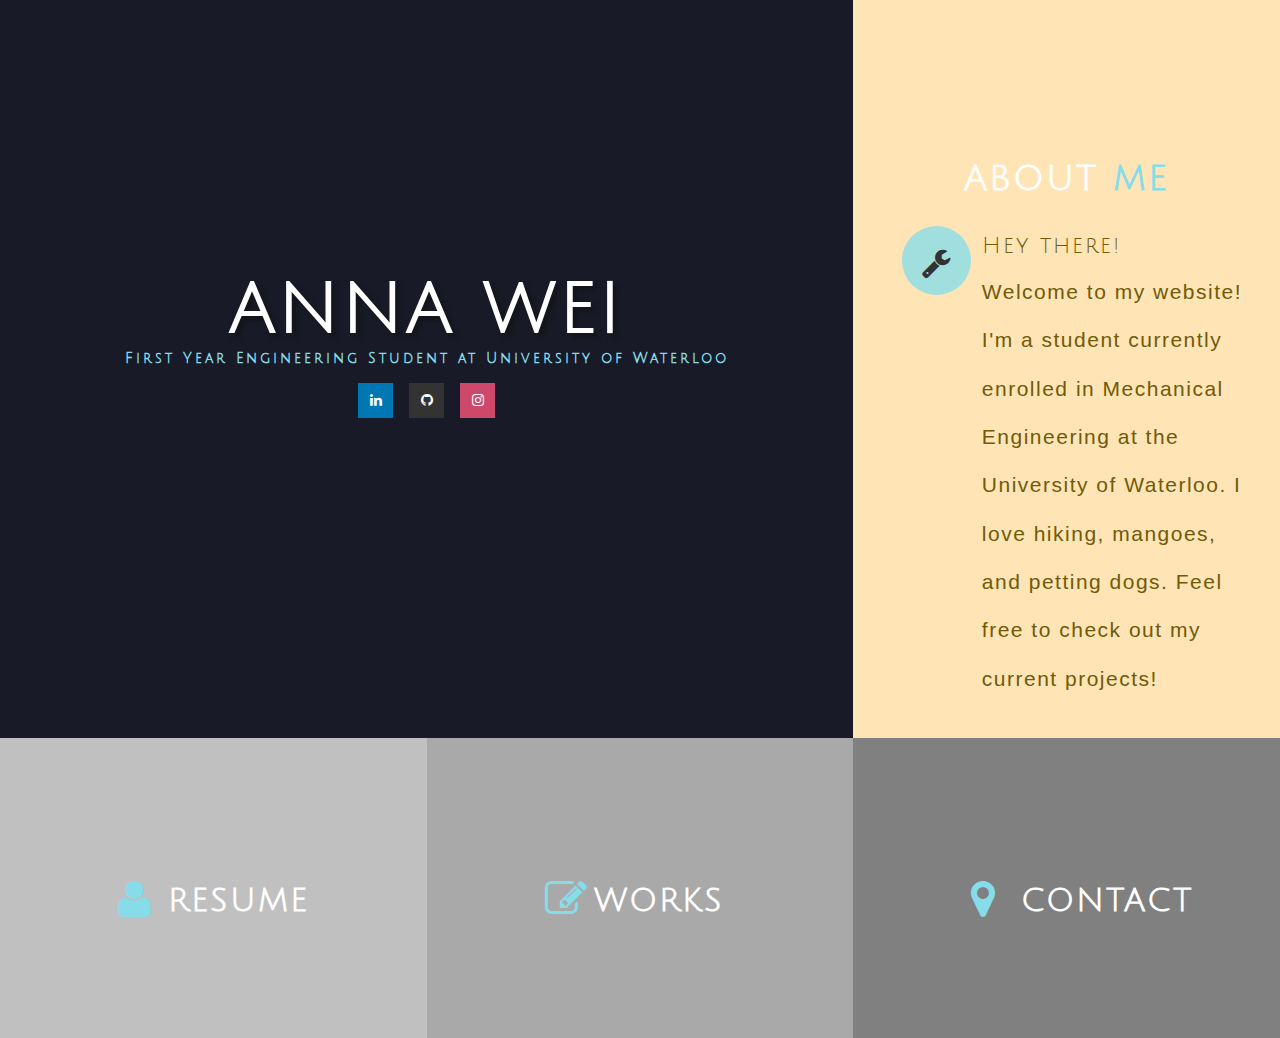
==== commit 6d91b8b8: "portfolio added" ====
--- a/index.html
+++ b/index.html
@@ -75,7 +75,7 @@
 							</div>
 							<div class="text-w3l">
 								<h4>Hey there!</h4>
-								<p style="font-weight:100!important">Welcome to my website! I'm a student currently enrolled in Mechanical Engineering at the University of Waterloo. I love hiking, mangoes, and petting dogs. Feel free to check out my current projects!</p>
+								<p style="font-weight:80!important">Welcome to my website! I'm a student currently enrolled in Mechanical Engineering at the University of Waterloo. I love hiking, mangoes, and petting dogs. Feel free to check out my current projects!</p>
 							</div>
 							<div class="clearfix"> </div>
 						</div>
@@ -142,6 +142,11 @@
 					<div class="col-md-3 w3layouts_gallery_grid">
 						<img src="images/p2.jpg" alt="gallery">
 						<a href="#" data-toggle="modal" data-target="#myModal1">SketchUp</a>
+
+					</div>
+					<div class="col-md-3 w3layouts_gallery_grid">
+						<img src="images/p3.jpg" alt="gallery">
+						<a href="#" data-toggle="modal" data-target="#myModal1">SolidWorks</a>
 
 					</div>
 				</div>
@@ -246,7 +251,7 @@
 					<div class="modal-header">
 						<button type="button" class="close" data-dismiss="modal" aria-label="Close"><span aria-hidden="true">&times;</span>
 						</button>
-						<h4 class="modal-title">My<span>projects</span></h4>
+						<h4 class="modal-title">Coding<span></span></h4>
 					</div>
 					<div class="modal-body">
 						<div class="agileits-w3layouts-info">
@@ -264,7 +269,7 @@
 				<div class="modal-content">
 					<div class="modal-header">
 						<button type="button" class="close" data-dismiss="modal" aria-label="Close"><span aria-hidden="true">&times;</span></button>
-						<h4 class="modal-title">My<span>projects</span></h4>
+						<h4 class="modal-title">Sketch<span>Up</span></h4>
 					</div>
 					<div class="modal-body">
 						<div class="agileits-w3layouts-info">
@@ -282,6 +287,25 @@
 
 							<p>Alternatively, you can also view it in the <a href="https://app.sketchup.com/app">online viewer</a> by downloading the file and opening it there. Please note, 
 								viewing this file in the online viewer is not recommended as the file is rather large and will take longer to render.</p>
+						</div>
+					</div>
+				</div>
+			</div>
+		</div>
+		<!-- //modal -->
+		<!-- modal -->
+		<div class="modal about-modal fade" id="myModal" tabindex="-1" role="dialog">
+			<div class="modal-dialog" role="document">
+				<div class="modal-content">
+					<div class="modal-header">
+						<button type="button" class="close" data-dismiss="modal" aria-label="Close"><span aria-hidden="true">&times;</span>
+						</button>
+						<h4 class="modal-title">Solids<span>Works</span></h4>
+					</div>
+					<div class="modal-body">
+						<div class="agileits-w3layouts-info">
+							<img src="images/p1.jpg" alt="" />
+							<p>Check out a gallery of a few of my<a href="SolidWorks Porfolio.pdf">SolidWorks creations</a>!</p>
 						</div>
 					</div>
 				</div>
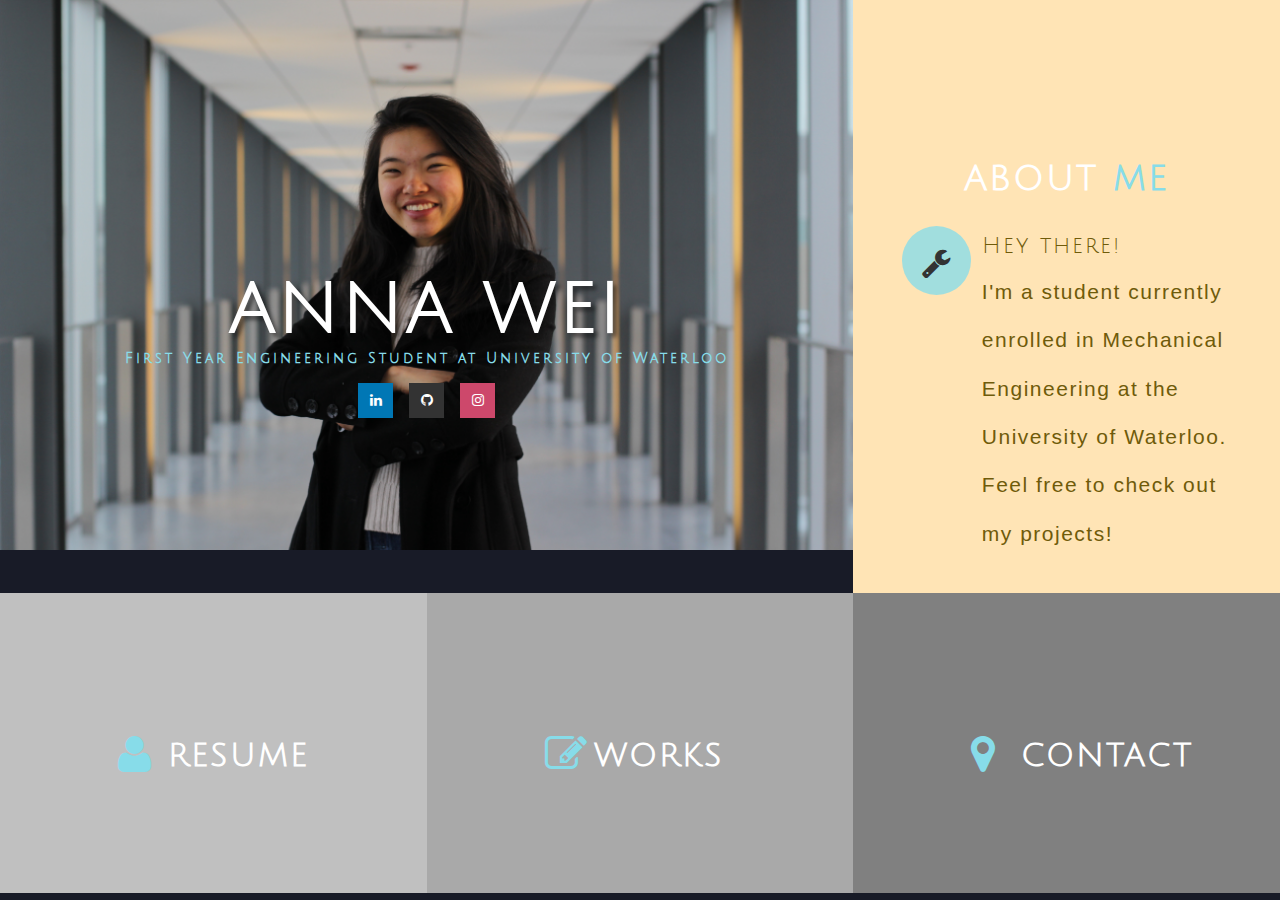
==== commit 1063611b: "picture update" ====
--- a/index.html
+++ b/index.html
@@ -75,7 +75,7 @@
 							</div>
 							<div class="text-w3l">
 								<h4>Hey there!</h4>
-								<p style="font-weight:80!important">Welcome to my website! I'm a student currently enrolled in Mechanical Engineering at the University of Waterloo. I love hiking, mangoes, and petting dogs. Feel free to check out my current projects!</p>
+								<p style="font-weight:80!important">I'm a student currently enrolled in Mechanical Engineering at the University of Waterloo. Feel free to check out my projects!</p>
 							</div>
 							<div class="clearfix"> </div>
 						</div>
@@ -305,7 +305,7 @@
 					<div class="modal-body">
 						<div class="agileits-w3layouts-info">
 							<img src="images/p1.jpg" alt="" />
-							<p>Check out a gallery of a few of my<a href="SolidWorks Porfolio.pdf">SolidWorks creations</a>!</p>
+							<p>Check out a gallery of a few of my <a href="SolidWorks Porfolio.pdf">SolidWorks creations</a>!</p>
 						</div>
 					</div>
 				</div>
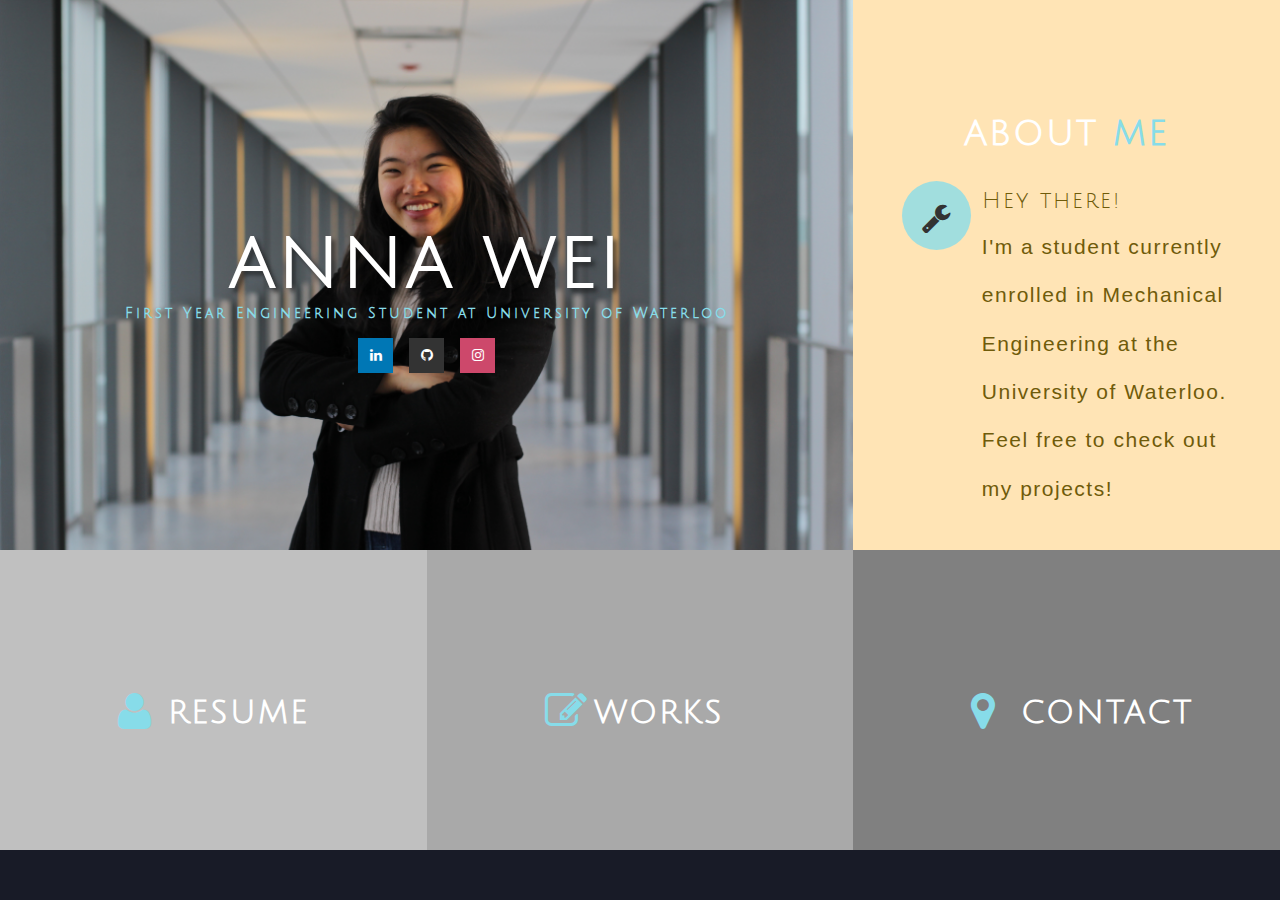
==== commit 05ac6760: "image fix" ====
--- a/index.html
+++ b/index.html
@@ -146,7 +146,7 @@
 					</div>
 					<div class="col-md-3 w3layouts_gallery_grid">
 						<img src="images/p3.jpg" alt="gallery">
-						<a href="#" data-toggle="modal" data-target="#myModal1">SolidWorks</a>
+						<a href="#" data-toggle="modal" data-target="#myModal2">SolidWorks</a>
 
 					</div>
 				</div>
@@ -294,17 +294,17 @@
 		</div>
 		<!-- //modal -->
 		<!-- modal -->
-		<div class="modal about-modal fade" id="myModal" tabindex="-1" role="dialog">
+		<div class="modal about-modal fade" id="myModal2" tabindex="-1" role="dialog">
 			<div class="modal-dialog" role="document">
 				<div class="modal-content">
 					<div class="modal-header">
 						<button type="button" class="close" data-dismiss="modal" aria-label="Close"><span aria-hidden="true">&times;</span>
 						</button>
-						<h4 class="modal-title">Solids<span>Works</span></h4>
+						<h4 class="modal-title">Solid<span>Works</span></h4>
 					</div>
 					<div class="modal-body">
 						<div class="agileits-w3layouts-info">
-							<img src="images/p1.jpg" alt="" />
+							<img src="images/p3.jpg" alt="" />
 							<p>Check out a gallery of a few of my <a href="SolidWorks Porfolio.pdf">SolidWorks creations</a>!</p>
 						</div>
 					</div>
--- a/css/style.css
+++ b/css/style.css
@@ -26,7 +26,7 @@
 	font-family: 'Julius Sans One', sans-serif;
 }
 h3{
-    padding-top: 10vh;
+    padding-top: 45px;
 }
 p{
 	margin:0;
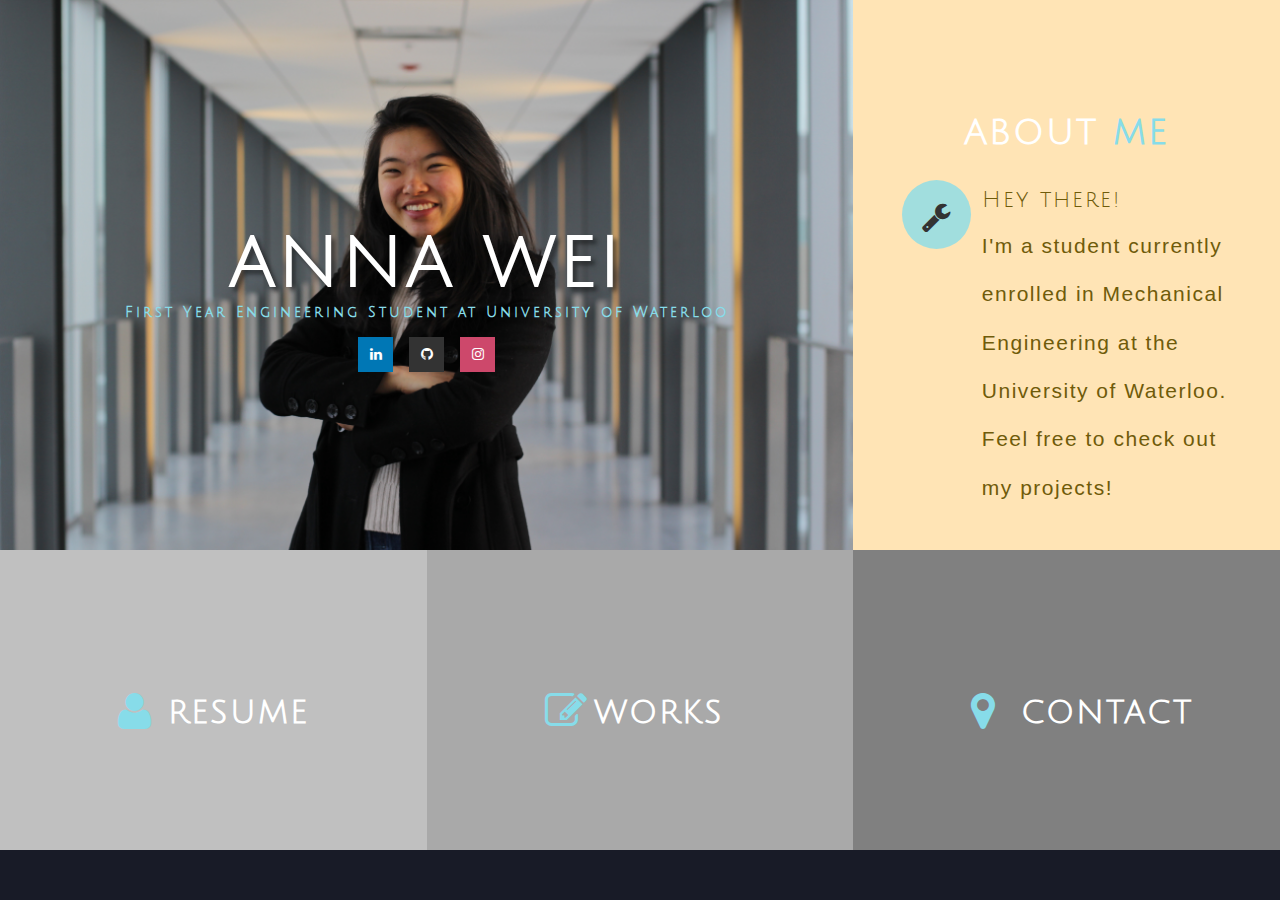
==== commit ee67dc1d: "portfolio update" ====
--- a/index.html
+++ b/index.html
@@ -305,7 +305,7 @@
 					<div class="modal-body">
 						<div class="agileits-w3layouts-info">
 							<img src="images/p3.jpg" alt="" />
-							<p>Check out a gallery of a few of my <a href="SolidWorks Porfolio.pdf">SolidWorks creations</a>!</p>
+							<p>Check out a gallery of a few of my <a href="SolidWorks Portfolio.pdf">SolidWorks creations</a>!</p>
 						</div>
 					</div>
 				</div>
--- a/css/style.css
+++ b/css/style.css
@@ -26,7 +26,7 @@
 	font-family: 'Julius Sans One', sans-serif;
 }
 h3{
-    padding-top: 45px;
+    padding-top: 44px;
 }
 p{
 	margin:0;
